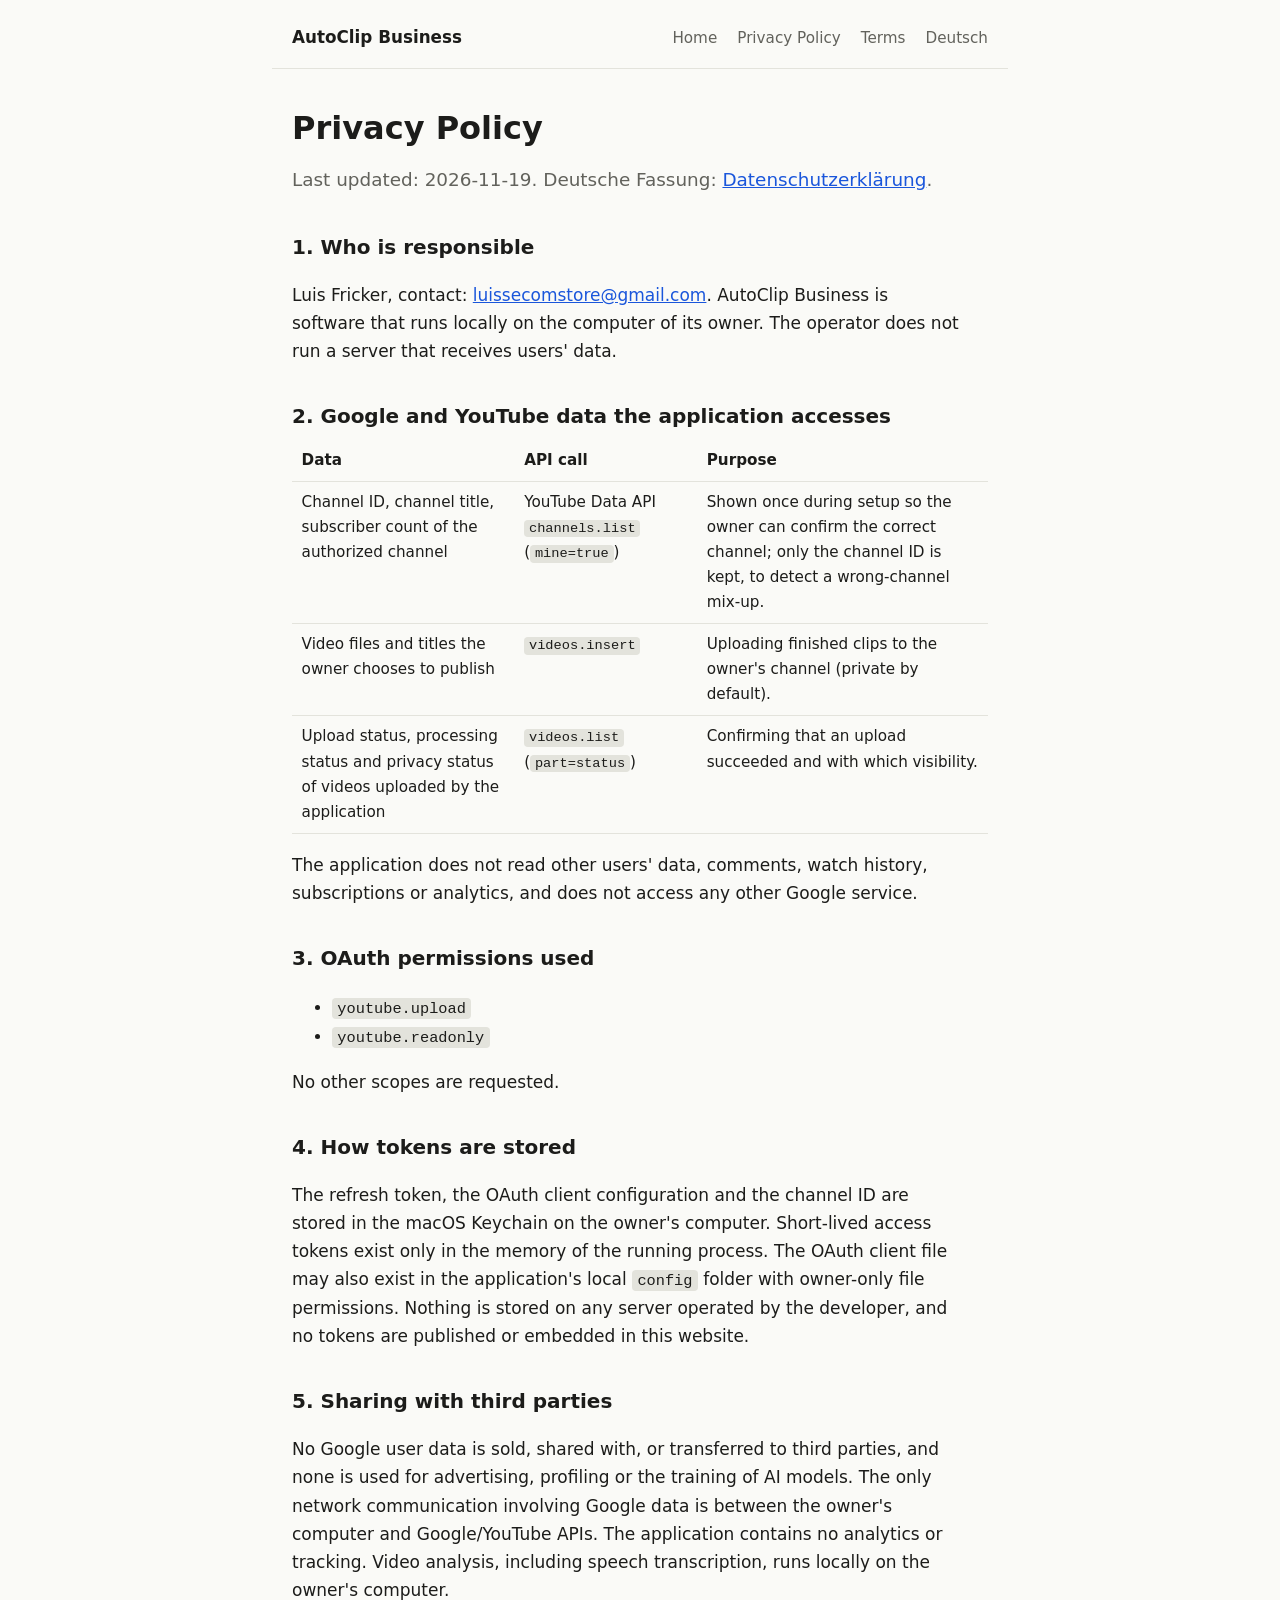
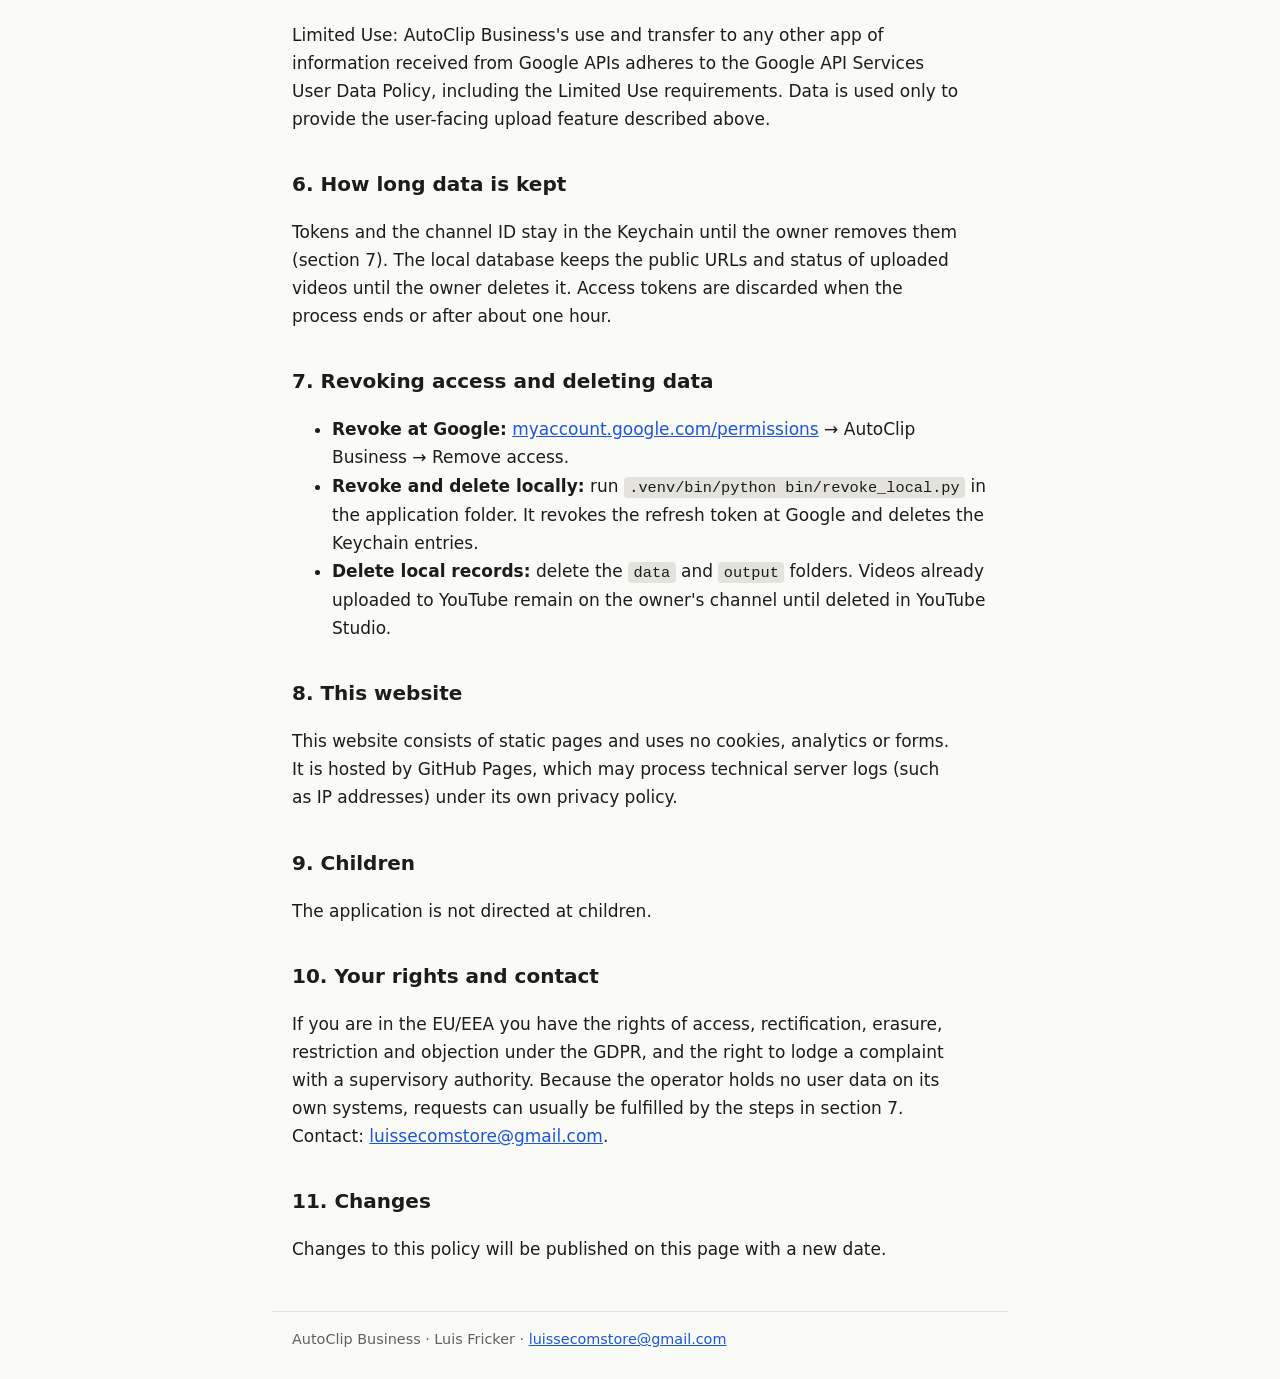
==== privacy.html @ 7d12bf15 "Add AutoClip Business website and privacy policy Co-Authored-By: Claude Sonnet 5.5 <noreply@anthropi" ====
<!doctype html><html lang="en"><head><meta charset="utf-8"><meta name="viewport" content="width=device-width,initial-scale=1">
<title>Privacy Policy – AutoClip Business</title><meta name="description" content="How AutoClip Business handles Google and YouTube user data."><link rel="stylesheet" href="style.css"></head><body>
<header><b>AutoClip Business</b><a href="index.html">Home</a><a href="privacy.html">Privacy Policy</a><a href="terms.html">Terms</a><a href="de/datenschutz.html">Deutsch</a></header><main>
<h1>Privacy Policy</h1><p class="lead">Last updated: 2026-11-19. Deutsche Fassung: <a href="de/datenschutz.html">Datenschutzerklärung</a>.</p>
<h2>1. Who is responsible</h2>
<p>Luis Fricker, contact: <a href="mailto:luissecomstore@gmail.com">luissecomstore@gmail.com</a>. AutoClip Business is software that runs locally on the computer of its owner. The operator does not run a server that receives users' data.</p>
<h2>2. Google and YouTube data the application accesses</h2>
<table><tr><th>Data</th><th>API call</th><th>Purpose</th></tr>
<tr><td>Channel ID, channel title, subscriber count of the authorized channel</td><td>YouTube Data API <code>channels.list</code> (<code>mine=true</code>)</td><td>Shown once during setup so the owner can confirm the correct channel; only the channel ID is kept, to detect a wrong-channel mix-up.</td></tr>
<tr><td>Video files and titles the owner chooses to publish</td><td><code>videos.insert</code></td><td>Uploading finished clips to the owner's channel (private by default).</td></tr>
<tr><td>Upload status, processing status and privacy status of videos uploaded by the application</td><td><code>videos.list</code> (<code>part=status</code>)</td><td>Confirming that an upload succeeded and with which visibility.</td></tr></table>
<p>The application does not read other users' data, comments, watch history, subscriptions or analytics, and does not access any other Google service.</p>
<h2>3. OAuth permissions used</h2>
<ul><li><code>youtube.upload</code></li><li><code>youtube.readonly</code></li></ul>
<p>No other scopes are requested.</p>
<h2>4. How tokens are stored</h2>
<p>The refresh token, the OAuth client configuration and the channel ID are stored in the macOS Keychain on the owner's computer. Short-lived access tokens exist only in the memory of the running process. The OAuth client file may also exist in the application's local <code>config</code> folder with owner-only file permissions. Nothing is stored on any server operated by the developer, and no tokens are published or embedded in this website.</p>
<h2>5. Sharing with third parties</h2>
<p>No Google user data is sold, shared with, or transferred to third parties, and none is used for advertising, profiling or the training of AI models. The only network communication involving Google data is between the owner's computer and Google/YouTube APIs. The application contains no analytics or tracking. Video analysis, including speech transcription, runs locally on the owner's computer.</p>
<p>Limited Use: AutoClip Business's use and transfer to any other app of information received from Google APIs adheres to the Google API Services User Data Policy, including the Limited Use requirements. Data is used only to provide the user-facing upload feature described above.</p>
<h2>6. How long data is kept</h2>
<p>Tokens and the channel ID stay in the Keychain until the owner removes them (section 7). The local database keeps the public URLs and status of uploaded videos until the owner deletes it. Access tokens are discarded when the process ends or after about one hour.</p>
<h2>7. Revoking access and deleting data</h2>
<ul><li><b>Revoke at Google:</b> <a href="https://myaccount.google.com/permissions">myaccount.google.com/permissions</a> &rarr; AutoClip Business &rarr; Remove access.</li>
<li><b>Revoke and delete locally:</b> run <code>.venv/bin/python bin/revoke_local.py</code> in the application folder. It revokes the refresh token at Google and deletes the Keychain entries.</li>
<li><b>Delete local records:</b> delete the <code>data</code> and <code>output</code> folders. Videos already uploaded to YouTube remain on the owner's channel until deleted in YouTube Studio.</li></ul>
<h2>8. This website</h2>
<p>This website consists of static pages and uses no cookies, analytics or forms. It is hosted by GitHub Pages, which may process technical server logs (such as IP addresses) under its own privacy policy.</p>
<h2>9. Children</h2><p>The application is not directed at children.</p>
<h2>10. Your rights and contact</h2>
<p>If you are in the EU/EEA you have the rights of access, rectification, erasure, restriction and objection under the GDPR, and the right to lodge a complaint with a supervisory authority. Because the operator holds no user data on its own systems, requests can usually be fulfilled by the steps in section 7. Contact: <a href="mailto:luissecomstore@gmail.com">luissecomstore@gmail.com</a>.</p>
<h2>11. Changes</h2><p>Changes to this policy will be published on this page with a new date.</p>
</main><footer>AutoClip Business &middot; Luis Fricker &middot; <a href="mailto:luissecomstore@gmail.com">luissecomstore@gmail.com</a></footer></body></html>
---- style.css ----
:root{--bg:#fafaf7;--fg:#1c1c1a;--mut:#62625c;--acc:#1a56db;--line:#e3e3dc}
@media(prefers-color-scheme:dark){:root{--bg:#141413;--fg:#ececE6;--mut:#9a9a92;--acc:#8ab4ff;--line:#2a2a27}}
*{box-sizing:border-box}body{margin:0;background:var(--bg);color:var(--fg);font:17px/1.65 system-ui,-apple-system,"Segoe UI",sans-serif}
header,main,footer{max-width:46rem;margin:0 auto;padding:0 1.25rem}
header{display:flex;gap:1.25rem;align-items:baseline;flex-wrap:wrap;padding-top:1.5rem;padding-bottom:1rem;border-bottom:1px solid var(--line)}
header b{font-size:1.05rem;margin-right:auto}a{color:var(--acc)}header a{color:var(--mut);text-decoration:none;font-size:.95rem}header a:hover{color:var(--fg)}
h1{font-size:2rem;line-height:1.2;margin:2.5rem 0 .5rem}h2{font-size:1.25rem;margin:2.2rem 0 .4rem}p,li{max-width:62ch}
.lead{font-size:1.15rem;color:var(--mut)}code{background:var(--line);padding:.1em .35em;border-radius:4px;font-size:.9em}pre{background:var(--line);padding:.8rem 1rem;border-radius:8px;overflow:auto;font-size:.9em}
table{border-collapse:collapse;width:100%;font-size:.95rem}td,th{border-bottom:1px solid var(--line);padding:.5rem .6rem;text-align:left;vertical-align:top}
footer{margin-top:3rem;padding-top:1rem;padding-bottom:2rem;border-top:1px solid var(--line);color:var(--mut);font-size:.9rem}
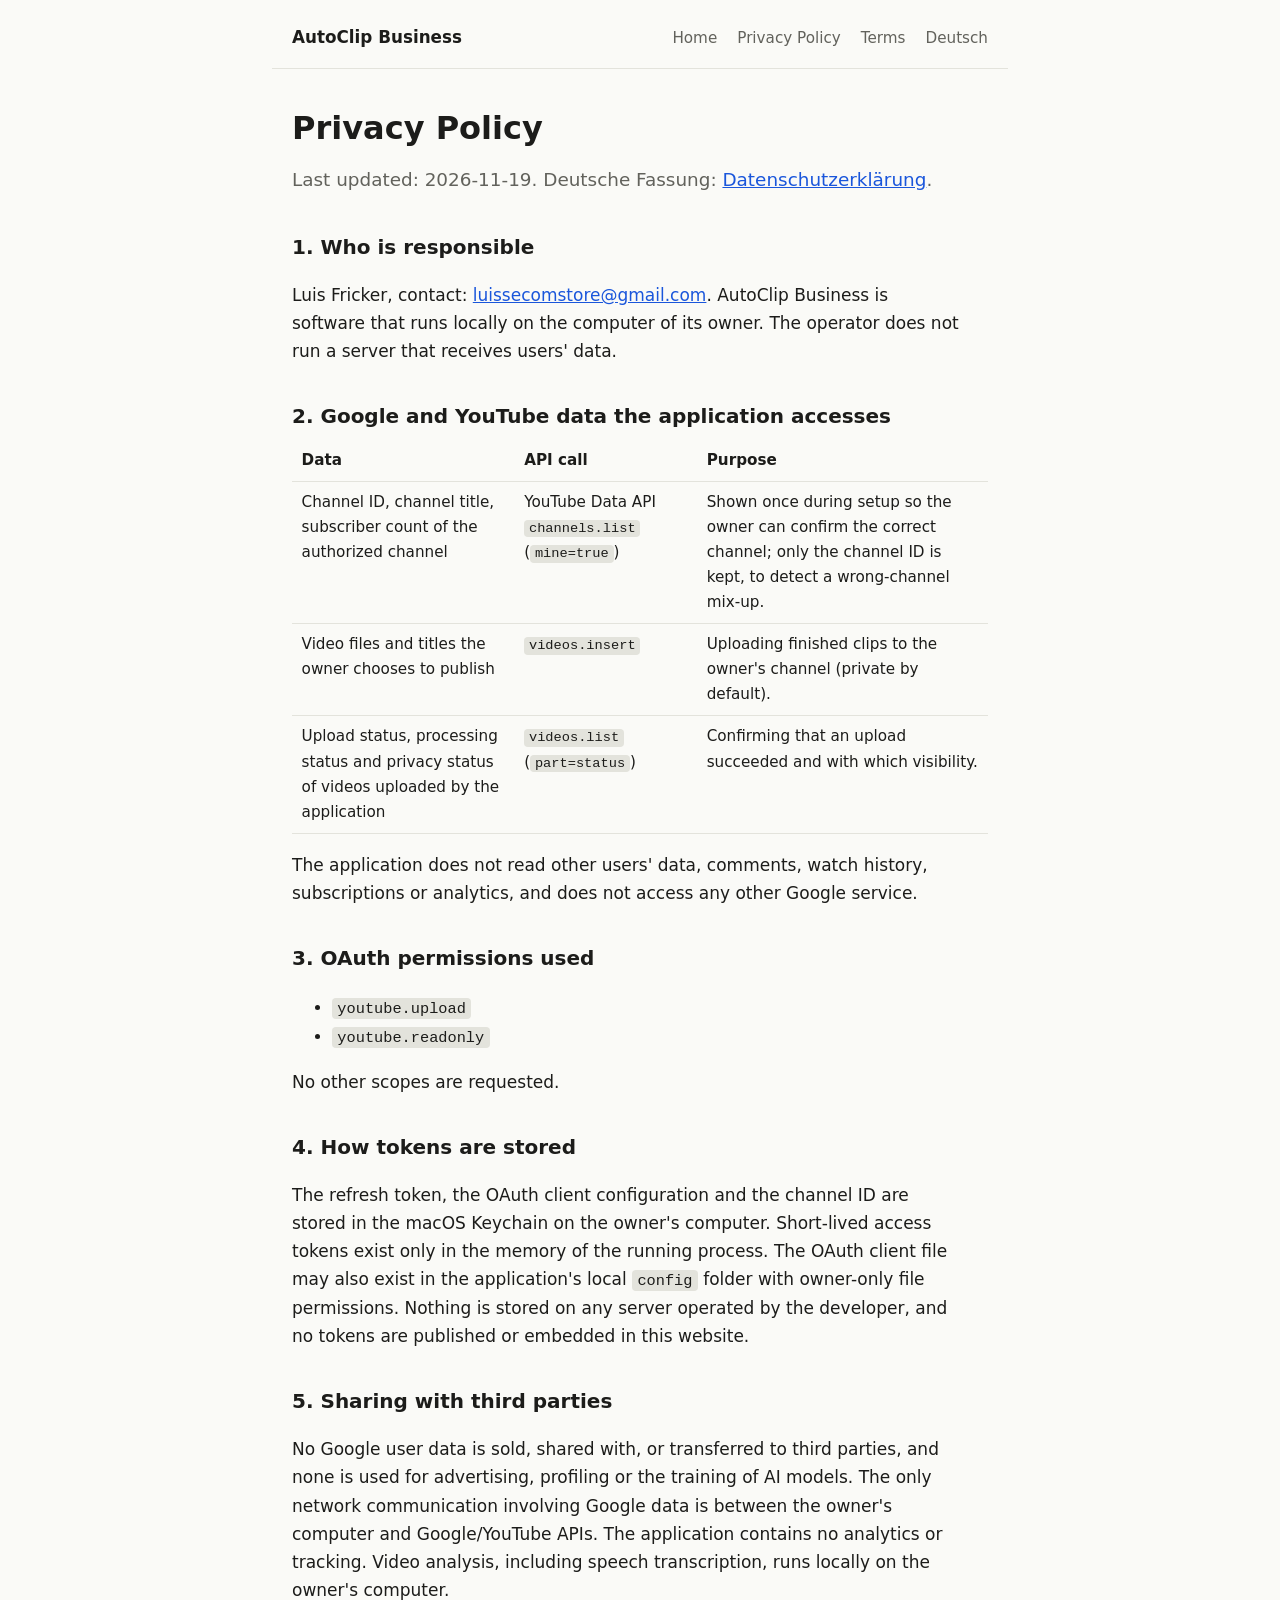
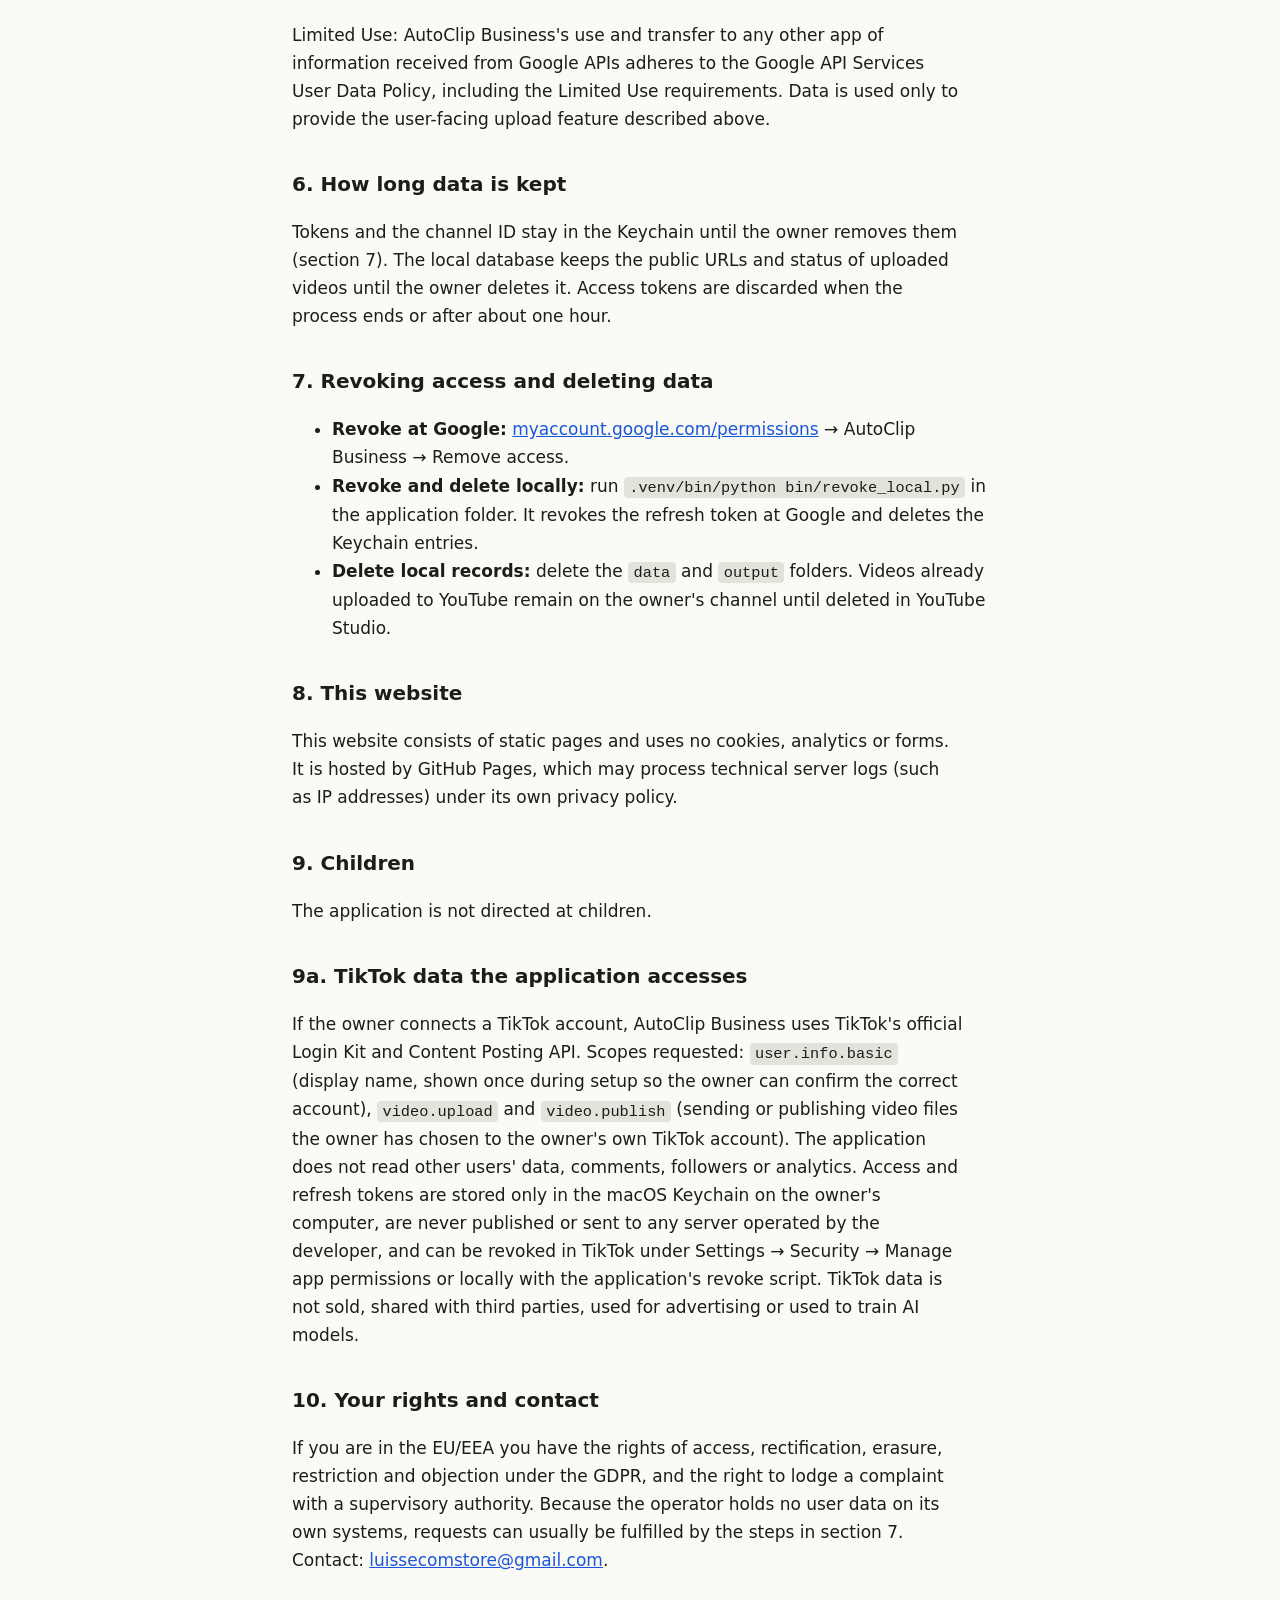
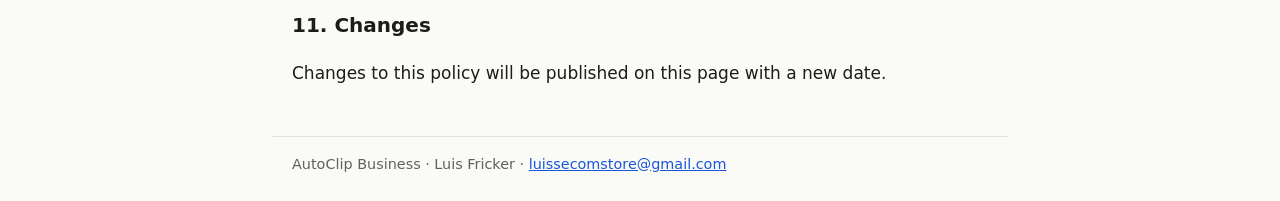
==== commit c6940ea4: "Add TikTok data handling to privacy policy and terms Co-Authored-By: Claude Sonnet 5.5 <noreply@anth" ====
--- a/privacy.html
+++ b/privacy.html
@@ -27,6 +27,8 @@
 <h2>8. This website</h2>
 <p>This website consists of static pages and uses no cookies, analytics or forms. It is hosted by GitHub Pages, which may process technical server logs (such as IP addresses) under its own privacy policy.</p>
 <h2>9. Children</h2><p>The application is not directed at children.</p>
+<h2>9a. TikTok data the application accesses</h2>
+<p>If the owner connects a TikTok account, AutoClip Business uses TikTok's official Login Kit and Content Posting API. Scopes requested: <code>user.info.basic</code> (display name, shown once during setup so the owner can confirm the correct account), <code>video.upload</code> and <code>video.publish</code> (sending or publishing video files the owner has chosen to the owner's own TikTok account). The application does not read other users' data, comments, followers or analytics. Access and refresh tokens are stored only in the macOS Keychain on the owner's computer, are never published or sent to any server operated by the developer, and can be revoked in TikTok under Settings &rarr; Security &rarr; Manage app permissions or locally with the application's revoke script. TikTok data is not sold, shared with third parties, used for advertising or used to train AI models.</p>
 <h2>10. Your rights and contact</h2>
 <p>If you are in the EU/EEA you have the rights of access, rectification, erasure, restriction and objection under the GDPR, and the right to lodge a complaint with a supervisory authority. Because the operator holds no user data on its own systems, requests can usually be fulfilled by the steps in section 7. Contact: <a href="mailto:luissecomstore@gmail.com">luissecomstore@gmail.com</a>.</p>
 <h2>11. Changes</h2><p>Changes to this policy will be published on this page with a new date.</p>
